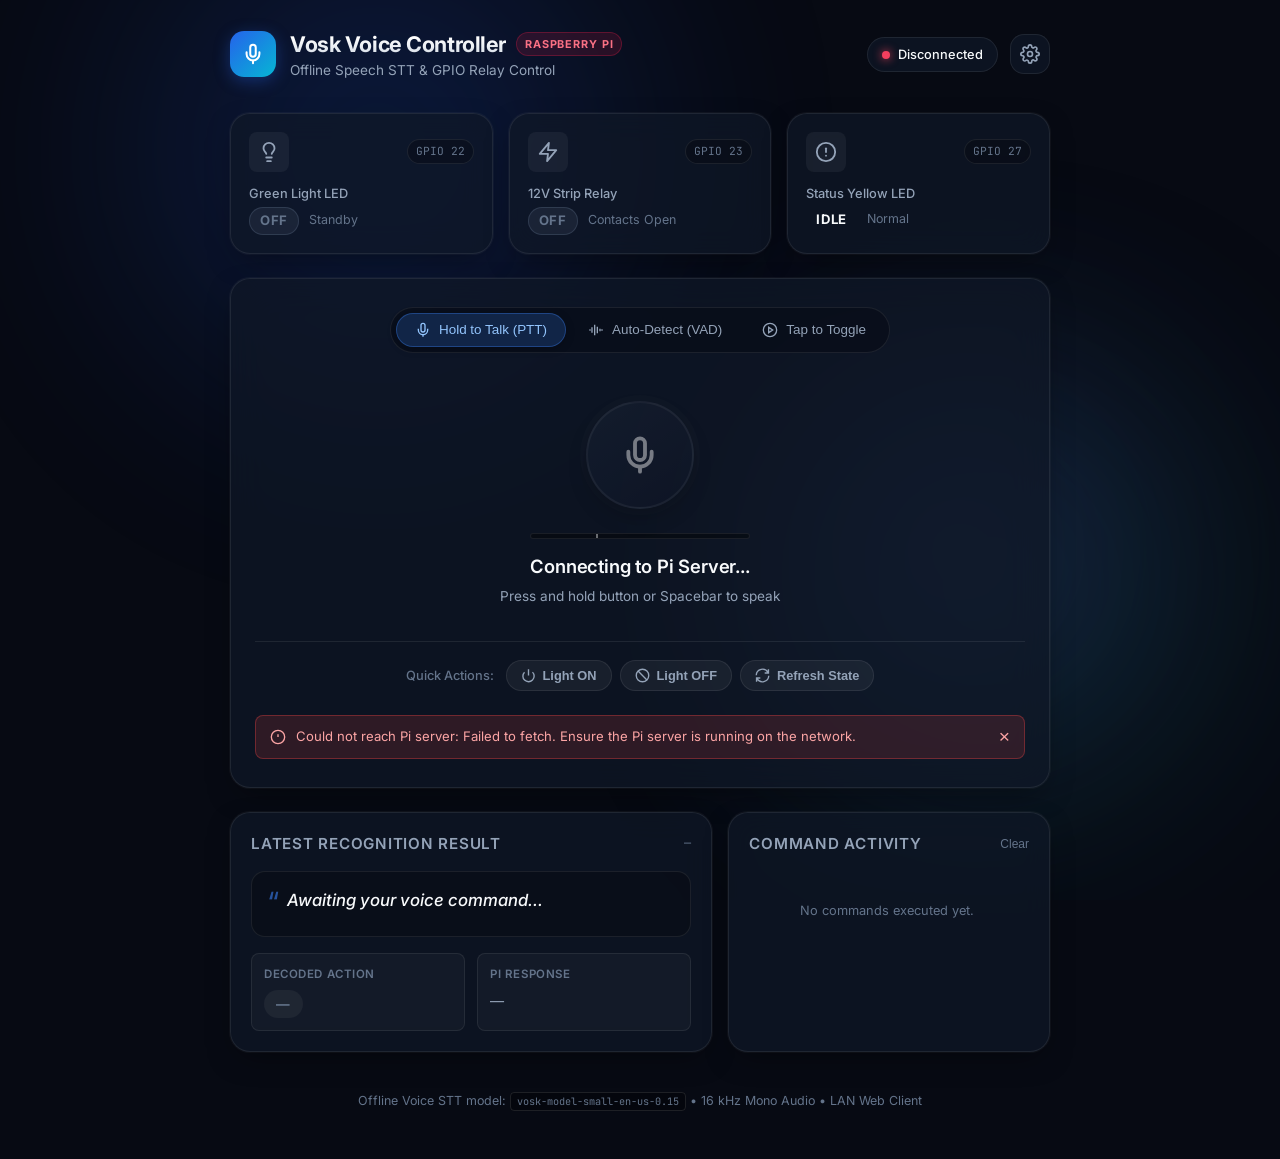
==== web/index.html @ fd3285f0 "Add styles for Vosk Raspberry Pi Voice Controller UI with dark-mode glassmorphism design" ====
<!doctype html>
<html lang="en">
<head>
  <meta charset="utf-8">
  <meta name="viewport" content="width=device-width, initial-scale=1, viewport-fit=cover">
  <meta name="description" content="Raspberry Pi Voice Light Controller - Offline Speech Recognition with Vosk and Local Network Client">
  <meta name="theme-color" content="#090d16">
  <title>Vosk Voice Controller — Raspberry Pi Light & Relay</title>

  <!-- Google Fonts: Inter & JetBrains Mono -->
  <link rel="preconnect" href="https://fonts.googleapis.com">
  <link rel="preconnect" href="https://fonts.gstatic.com" crossorigin>
  <link href="https://fonts.googleapis.com/css2?family=Inter:wght@300;400;500;600;700;800&family=JetBrains+Mono:wght@400;500;600&display=swap" rel="stylesheet">
  
  <link rel="stylesheet" href="styles.css">
</head>
<body>
  <div class="ambient-background" aria-hidden="true">
    <div class="glow-orb orb-1"></div>
    <div class="glow-orb orb-2"></div>
    <div class="glow-orb orb-3"></div>
  </div>

  <div class="app-layout">
    <!-- Top Navigation Header -->
    <header class="app-header">
      <div class="brand">
        <div class="brand-icon">
          <svg width="22" height="22" viewBox="0 0 24 24" fill="none" stroke="currentColor" stroke-width="2.2" stroke-linecap="round" stroke-linejoin="round">
            <path d="M12 2a3 3 0 0 0-3 3v7a3 3 0 0 0 6 0V5a3 3 0 0 0-3-3Z"/>
            <path d="M19 10v2a7 7 0 0 1-14 0v-2"/>
            <line x1="12" x2="12" y1="19" y2="22"/>
          </svg>
        </div>
        <div>
          <div class="brand-title-row">
            <h1 class="brand-title">Vosk Voice Controller</h1>
            <span class="badge badge-pi">Raspberry Pi</span>
          </div>
          <p class="brand-subtitle">Offline Speech STT &amp; GPIO Relay Control</p>
        </div>
      </div>

      <div class="header-actions">
        <!-- Live Connection Status Pill -->
        <div id="connection-pill" class="connection-pill disconnected" title="Click to view connection settings">
          <span class="status-dot"></span>
          <span id="connection-label" class="pill-text">Connecting...</span>
          <span id="latency-tag" class="latency-tag hidden">0ms</span>
        </div>

        <button id="toggle-settings-btn" class="icon-btn" aria-label="Settings" title="Network & Audio Settings">
          <svg width="20" height="20" viewBox="0 0 24 24" fill="none" stroke="currentColor" stroke-width="2" stroke-linecap="round" stroke-linejoin="round">
            <circle cx="12" cy="12" r="3"/>
            <path d="M19.4 15a1.65 1.65 0 0 0 .33 1.82l.06.06a2 2 0 0 1 0 2.83 2 2 0 0 1-2.83 0l-.06-.06a1.65 1.65 0 0 0-1.82-.33 1.65 1.65 0 0 0-1 1.51V21a2 2 0 0 1-2 2 2 2 0 0 1-2-2v-.09A1.65 1.65 0 0 0 9 19.4a1.65 1.65 0 0 0-1.82.33l-.06.06a2 2 0 0 1-2.83 0 2 2 0 0 1 0-2.83l.06-.06a1.65 1.65 0 0 0 .33-1.82 1.65 1.65 0 0 0-1.51-1H3a2 2 0 0 1-2-2 2 2 0 0 1 2-2h.09A1.65 1.65 0 0 0 4.6 9a1.65 1.65 0 0 0-.33-1.82l-.06-.06a2 2 0 0 1 0-2.83 2 2 0 0 1 2.83 0l.06.06a1.65 1.65 0 0 0 1.82.33H9a1.65 1.65 0 0 0 1-1.51V3a2 2 0 0 1 2-2 2 2 0 0 1 2 2v.09a1.65 1.65 0 0 0 1 1.51 1.65 1.65 0 0 0 1.82-.33l.06-.06a2 2 0 0 1 2.83 0 2 2 0 0 1 0 2.83l-.06.06a1.65 1.65 0 0 0-.33 1.82V9a1.65 1.65 0 0 0 1.51 1H21a2 2 0 0 1 2 2 2 2 0 0 1-2 2h-.09a1.65 1.65 0 0 0-1.51 1z"/>
          </svg>
        </button>
      </div>
    </header>

    <!-- Collapsible Settings & Network Panel -->
    <section id="settings-panel" class="settings-card hidden" aria-label="Settings configuration">
      <div class="settings-header">
        <h2>Network &amp; Audio Configuration</h2>
        <button id="close-settings-btn" class="close-btn" aria-label="Close settings">&times;</button>
      </div>

      <div class="settings-grid">
        <div class="setting-item">
          <label for="server-url">Target Pi Server URL</label>
          <div class="input-with-button">
            <input id="server-url" type="url" value="http://raspberrypi.local:8765" placeholder="http://192.168.1.50:8765" autocomplete="off" spellcheck="false">
            <button id="connect-button" class="btn btn-secondary">Connect</button>
          </div>
          <p class="field-hint">Direct Pi address or use built-in laptop proxy (<span class="code-tag">/api</span>).</p>
        </div>

        <div class="setting-item">
          <label for="vad-threshold">Speech Sensitivity</label>
          <div class="slider-row">
            <input id="vad-threshold" type="range" min="0.01" max="0.10" step="0.005" value="0.03">
            <span id="vad-threshold-val" class="slider-val">0.03</span>
          </div>
          <p class="field-hint">Lower values detect quiet voices; higher values filter background noise.</p>
        </div>

        <div class="setting-item">
          <label for="silence-delay">Silence Trigger Delay (seconds)</label>
          <div class="slider-row">
            <input id="silence-delay" type="range" min="0.5" max="2.0" step="0.1" value="0.8">
            <span id="silence-delay-val" class="slider-val">0.8s</span>
          </div>
          <p class="field-hint">Duration of pause after speaking before auto-sending audio.</p>
        </div>

        <div class="setting-item toggle-item">
          <div>
            <strong>Continuous Listening Mode</strong>
            <p class="field-hint">Automatically resume listening after command completes.</p>
          </div>
          <label class="switch">
            <input id="continuous-toggle" type="checkbox">
            <span class="slider round"></span>
          </label>
        </div>
      </div>

      <div class="settings-footer">
        <div class="info-pill">
          <svg width="14" height="14" viewBox="0 0 24 24" fill="none" stroke="currentColor" stroke-width="2"><circle cx="12" cy="12" r="10"/><path d="M12 16v-4"/><path d="M12 8h.01"/></svg>
          Audio format: 16 kHz Mono 16-bit PCM WAV (Vosk specification compliant)
        </div>
      </div>
    </section>

    <!-- Insecure Origin Warning Banner (Mobile HTTPS notice) -->
    <div id="secure-context-alert" class="alert-banner warning hidden" role="alert">
      <div class="alert-icon">
        <svg width="20" height="20" viewBox="0 0 24 24" fill="none" stroke="currentColor" stroke-width="2"><path d="m21.73 18-8-14a2 2 0 0 0-3.48 0l-8 14A2 2 0 0 0 4 21h16a2 2 0 0 0 1.73-3Z"/><line x1="12" y1="9" x2="12" y2="13"/><line x1="12" y1="17" x2="12.01" y2="17"/></svg>
      </div>
      <div class="alert-content">
        <strong>Mobile Browser Security Restriction:</strong>
        <p>Browsers require HTTPS to access microphones across local Wi-Fi. Launch the server with <span class="code-tag">python clients/web_server.py --ssl</span> to enable mobile voice input, or use the quick buttons below.</p>
      </div>
    </div>

    <!-- Real-Time Hardware State HUD -->
    <section class="hardware-hud" aria-label="Raspberry Pi Output States">
      <!-- Green LED Card -->
      <div id="card-light" class="hud-card">
        <div class="hud-card-header">
          <div class="hud-icon-wrap light-icon">
            <svg width="22" height="22" viewBox="0 0 24 24" fill="none" stroke="currentColor" stroke-width="2" stroke-linecap="round" stroke-linejoin="round">
              <path d="M15 14c.2-1 .7-1.7 1.5-2.5 1-.9 1.5-2.2 1.5-3.5A6 6 0 0 0 6 8c0 1 .2 2.2 1.5 3.5.7.7 1.3 1.5 1.5 2.5"/>
              <path d="M9 18h6"/>
              <path d="M10 22h4"/>
            </svg>
          </div>
          <span class="hud-pin-badge">GPIO 22</span>
        </div>
        <div class="hud-card-body">
          <span class="hud-label">Green Light LED</span>
          <div class="hud-state-row">
            <span id="light-state-badge" class="state-pill state-off">OFF</span>
            <span id="light-subtext" class="hud-subtext">Standby</span>
          </div>
        </div>
        <div class="hud-glow-indicator light-glow"></div>
      </div>

      <!-- Relay Module Card -->
      <div id="card-relay" class="hud-card">
        <div class="hud-card-header">
          <div class="hud-icon-wrap relay-icon">
            <svg width="22" height="22" viewBox="0 0 24 24" fill="none" stroke="currentColor" stroke-width="2" stroke-linecap="round" stroke-linejoin="round">
              <polygon points="13 2 3 14 12 14 11 22 21 10 12 10 13 2"/>
            </svg>
          </div>
          <span class="hud-pin-badge">GPIO 23</span>
        </div>
        <div class="hud-card-body">
          <span class="hud-label">12V Strip Relay</span>
          <div class="hud-state-row">
            <span id="relay-state-badge" class="state-pill state-off">OFF</span>
            <span id="relay-subtext" class="hud-subtext">Contacts Open</span>
          </div>
        </div>
        <div class="hud-glow-indicator relay-glow"></div>
      </div>

      <!-- Status LED Card -->
      <div id="card-status-led" class="hud-card">
        <div class="hud-card-header">
          <div class="hud-icon-wrap status-icon">
            <svg width="22" height="22" viewBox="0 0 24 24" fill="none" stroke="currentColor" stroke-width="2" stroke-linecap="round" stroke-linejoin="round">
              <circle cx="12" cy="12" r="10"/>
              <line x1="12" y1="8" x2="12" y2="12"/>
              <line x1="12" y1="16" x2="12.01" y2="16"/>
            </svg>
          </div>
          <span class="hud-pin-badge">GPIO 27</span>
        </div>
        <div class="hud-card-body">
          <span class="hud-label">Status Yellow LED</span>
          <div class="hud-state-row">
            <span id="status-led-badge" class="state-pill state-idle">IDLE</span>
            <span id="status-led-subtext" class="hud-subtext">Normal</span>
          </div>
        </div>
        <div class="hud-glow-indicator status-glow"></div>
      </div>
    </section>

    <!-- Main Voice Execution Console -->
    <main class="voice-console-card">
      <!-- Mode Selection Tabs -->
      <div class="mode-tabs" role="tablist" aria-label="Voice Execution Mode">
        <button id="mode-ptt" class="mode-tab active" role="tab" aria-selected="true" data-mode="ptt">
          <svg width="16" height="16" viewBox="0 0 24 24" fill="none" stroke="currentColor" stroke-width="2"><path d="M12 2a3 3 0 0 0-3 3v7a3 3 0 0 0 6 0V5a3 3 0 0 0-3-3Z"/><path d="M19 10v2a7 7 0 0 1-14 0v-2"/><line x1="12" x2="12" y1="19" y2="22"/></svg>
          <span>Hold to Talk (PTT)</span>
        </button>
        <button id="mode-vad" class="mode-tab" role="tab" aria-selected="false" data-mode="vad">
          <svg width="16" height="16" viewBox="0 0 24 24" fill="none" stroke="currentColor" stroke-width="2"><path d="M2 12h2"/><path d="M6 8v8"/><path d="M10 4v16"/><path d="M14 7v10"/><path d="M18 10v4"/><path d="M22 12h-2"/></svg>
          <span>Auto-Detect (VAD)</span>
        </button>
        <button id="mode-toggle" class="mode-tab" role="tab" aria-selected="false" data-mode="toggle">
          <svg width="16" height="16" viewBox="0 0 24 24" fill="none" stroke="currentColor" stroke-width="2"><circle cx="12" cy="12" r="10"/><polygon points="10 8 16 12 10 16 10 8"/></svg>
          <span>Tap to Toggle</span>
        </button>
      </div>

      <!-- Center Audio Visualizer & Action Ring -->
      <div class="voice-hero-container">
        <!-- Live Audio Waveform Canvas Visualizer -->
        <canvas id="audio-visualizer" class="audio-visualizer" width="480" height="220" aria-hidden="true"></canvas>

        <!-- Center Microphone Action Button -->
        <div class="mic-button-wrapper">
          <div id="mic-pulse-ring" class="pulse-ring" aria-hidden="true"></div>
          <div id="mic-pulse-ring-outer" class="pulse-ring outer" aria-hidden="true"></div>

          <button id="mic-button" class="mic-button" aria-label="Microphone Voice Control" disabled>
            <div class="mic-icon-container">
              <!-- Default Mic Icon -->
              <svg id="svg-mic" class="mic-svg" width="40" height="40" viewBox="0 0 24 24" fill="none" stroke="currentColor" stroke-width="2.3" stroke-linecap="round" stroke-linejoin="round">
                <path d="M12 2a3 3 0 0 0-3 3v7a3 3 0 0 0 6 0V5a3 3 0 0 0-3-3Z"/>
                <path d="M19 10v2a7 7 0 0 1-14 0v-2"/>
                <line x1="12" x2="12" y1="19" y2="22"/>
              </svg>
              <!-- Animated Soundwave Icon (Hidden by default) -->
              <svg id="svg-recording" class="mic-svg hidden" width="40" height="40" viewBox="0 0 24 24" fill="none" stroke="currentColor" stroke-width="2.5" stroke-linecap="round" stroke-linejoin="round">
                <line x1="12" y1="2" x2="12" y2="22"/>
                <line x1="8" y1="6" x2="8" y2="18"/>
                <line x1="16" y1="6" x2="16" y2="18"/>
                <line x1="4" y1="10" x2="4" y2="14"/>
                <line x1="20" y1="10" x2="20" y2="14"/>
              </svg>
              <!-- Spinner Icon (Processing state) -->
              <svg id="svg-spinner" class="mic-svg hidden spin" width="38" height="38" viewBox="0 0 24 24" fill="none" stroke="currentColor" stroke-width="2.5">
                <path d="M21 12a9 9 0 1 1-6.219-8.56"/>
              </svg>
            </div>
          </button>
        </div>

        <!-- Real-Time Voice Activity & Audio Meter -->
        <div class="voice-meter-container">
          <div class="meter-bar-track">
            <div id="meter-level" class="meter-bar-fill"></div>
            <div id="meter-threshold-marker" class="meter-threshold-marker" title="Speech Threshold"></div>
          </div>
        </div>

        <!-- Dynamic Feedback Status & Timer -->
        <div class="voice-status-block">
          <p id="voice-status-title" class="status-title">Connecting to Pi Server...</p>
          <p id="voice-status-hint" class="status-hint">Press and hold button or Spacebar to speak</p>
          <div id="record-timer-badge" class="timer-badge hidden">
            <span class="recording-red-dot"></span>
            <span id="record-duration">0.0s</span>
          </div>
        </div>
      </div>

      <!-- Quick Action Commands Bar -->
      <div class="quick-actions-bar">
        <span class="quick-label">Quick Actions:</span>
        <div class="quick-buttons">
          <button id="quick-on-btn" class="quick-btn on-btn" title="Send 'Turn On' command">
            <svg width="15" height="15" viewBox="0 0 24 24" fill="none" stroke="currentColor" stroke-width="2.2"><path d="M12 2v10"/><path d="M18.4 6.6a9 9 0 1 1-12.77.04"/></svg>
            <span>Light ON</span>
          </button>
          <button id="quick-off-btn" class="quick-btn off-btn" title="Send 'Turn Off' command">
            <svg width="15" height="15" viewBox="0 0 24 24" fill="none" stroke="currentColor" stroke-width="2.2"><circle cx="12" cy="12" r="10"/><line x1="4.93" y1="4.93" x2="19.07" y2="19.07"/></svg>
            <span>Light OFF</span>
          </button>
          <button id="quick-sync-btn" class="quick-btn sync-btn" title="Query current Pi hardware state">
            <svg width="15" height="15" viewBox="0 0 24 24" fill="none" stroke="currentColor" stroke-width="2.2"><path d="M21.5 2v6h-6M2.5 22v-6h6M2 11.5a10 10 0 0 1 18.8-4.3M22 12.5a10 10 0 0 1-18.8 4.3"/></svg>
            <span>Refresh State</span>
          </button>
        </div>
      </div>

      <!-- Error / Notification Banner -->
      <div id="error-banner" class="error-banner hidden" role="alert">
        <svg width="16" height="16" viewBox="0 0 24 24" fill="none" stroke="currentColor" stroke-width="2"><circle cx="12" cy="12" r="10"/><line x1="12" y1="8" x2="12" y2="12"/><line x1="12" y1="16" x2="12.01" y2="16"/></svg>
        <span id="error-message-text"></span>
        <button id="dismiss-error-btn" class="dismiss-btn" aria-label="Dismiss">&times;</button>
      </div>
    </main>

    <!-- Recognition Result & History Panel -->
    <section class="results-layout">
      <!-- Latest Result Card -->
      <div class="result-card">
        <div class="result-card-header">
          <h2>Latest Recognition Result</h2>
          <span id="execution-time-tag" class="time-tag">—</span>
        </div>

        <div class="transcript-display">
          <span class="quote-symbol">“</span>
          <p id="transcript-text" class="transcript-text">Awaiting your voice command...</p>
        </div>

        <div class="result-details-grid">
          <div class="detail-box">
            <span class="detail-label">Decoded Action</span>
            <div id="command-badge" class="action-badge badge-neutral">—</div>
          </div>
          <div class="detail-box">
            <span class="detail-label">Pi Response</span>
            <p id="response-text" class="detail-value">—</p>
          </div>
        </div>
      </div>

      <!-- Recent Command History Feed -->
      <div class="history-card">
        <div class="history-card-header">
          <h2>Command Activity</h2>
          <button id="clear-history-btn" class="text-btn">Clear</button>
        </div>
        <ul id="history-list" class="history-list">
          <li class="history-empty">No commands executed yet.</li>
        </ul>
      </div>
    </section>

    <!-- Bottom Footer -->
    <footer class="app-footer">
      <p>Offline Voice STT model: <span class="code-tag">vosk-model-small-en-us-0.15</span> &bull; 16 kHz Mono Audio &bull; LAN Web Client</p>
    </footer>
  </div>

  <script src="app.js"></script>
</body>
</html>
---- web/styles.css ----
/* ==========================================================================
   Vosk Raspberry Pi Voice Controller — Design System & Stylesheet
   Modern, Dark-Mode Glassmorphism UI with Dynamic Hardware States
   ========================================================================== */

:root {
  --font-sans: 'Inter', -apple-system, BlinkMacSystemFont, 'Segoe UI', Roboto, sans-serif;
  --font-mono: 'JetBrains Mono', monospace;

  /* Color Palette */
  --bg-dark: #070a13;
  --bg-surface: rgba(16, 24, 40, 0.72);
  --bg-surface-hover: rgba(23, 35, 59, 0.85);
  --bg-card: rgba(18, 28, 48, 0.65);
  --border-subtle: rgba(255, 255, 255, 0.08);
  --border-highlight: rgba(255, 255, 255, 0.16);

  /* Primary Brand & Accents */
  --primary: #3b82f6;
  --primary-glow: rgba(59, 130, 246, 0.35);
  --accent-cyan: #06b6d4;
  --accent-cyan-glow: rgba(6, 182, 212, 0.4);

  /* Hardware States */
  --green-on: #10b981;
  --green-glow: rgba(16, 185, 129, 0.45);
  --cyan-on: #38bdf8;
  --cyan-glow: rgba(56, 189, 248, 0.45);
  --yellow-alert: #f59e0b;
  --yellow-glow: rgba(245, 158, 11, 0.45);
  --red-recording: #ef4444;
  --red-glow: rgba(239, 68, 68, 0.5);

  /* Neutral Text */
  --text-primary: #f8fafc;
  --text-secondary: #94a3b8;
  --text-muted: #64748b;
  --text-dim: #475569;

  /* Radius & Shadows */
  --radius-sm: 8px;
  --radius-md: 14px;
  --radius-lg: 20px;
  --radius-full: 9999px;
  --shadow-card: 0 10px 30px -10px rgba(0, 0, 0, 0.5), 0 0 1px 1px rgba(255, 255, 255, 0.05);
  --shadow-glow: 0 0 35px var(--primary-glow);
}

*, *::before, *::after {
  box-sizing: border-box;
  margin: 0;
  padding: 0;
}

body {
  font-family: var(--font-sans);
  background-color: var(--bg-dark);
  color: var(--text-primary);
  min-height: 100vh;
  line-height: 1.5;
  overflow-x: hidden;
  position: relative;
  -webkit-font-smoothing: antialiased;
  -moz-osx-font-smoothing: grayscale;
}

/* Ambient Background Glow */
.ambient-background {
  position: fixed;
  inset: 0;
  pointer-events: none;
  z-index: 0;
  overflow: hidden;
}

.glow-orb {
  position: absolute;
  border-radius: 50%;
  filter: blur(120px);
  opacity: 0.18;
  animation: floatOrb 20s infinite alternate ease-in-out;
}

.orb-1 {
  width: 500px;
  height: 500px;
  background: radial-gradient(circle, #2563eb, #1d4ed8);
  top: -100px;
  left: 10%;
}

.orb-2 {
  width: 450px;
  height: 450px;
  background: radial-gradient(circle, #059669, #047857);
  bottom: 10%;
  right: 5%;
  animation-duration: 25s;
}

.orb-3 {
  width: 380px;
  height: 380px;
  background: radial-gradient(circle, #7c3aed, #4338ca);
  top: 40%;
  left: 60%;
  animation-duration: 18s;
}

@keyframes floatOrb {
  0% { transform: translate(0, 0) scale(1); }
  50% { transform: translate(40px, 30px) scale(1.1); }
  100% { transform: translate(-30px, -40px) scale(0.95); }
}

/* Application Layout */
.app-layout {
  position: relative;
  z-index: 1;
  max-width: 860px;
  margin: 0 auto;
  padding: 28px 20px 48px;
  display: flex;
  flex-direction: column;
  gap: 24px;
}

/* Top App Header */
.app-header {
  display: flex;
  align-items: center;
  justify-content: space-between;
  flex-wrap: wrap;
  gap: 16px;
  padding-bottom: 8px;
}

.brand {
  display: flex;
  align-items: center;
  gap: 14px;
}

.brand-icon {
  width: 46px;
  height: 46px;
  border-radius: var(--radius-md);
  background: linear-gradient(135deg, #2563eb, #06b6d4);
  display: flex;
  align-items: center;
  justify-content: center;
  color: #fff;
  box-shadow: 0 4px 16px rgba(37, 99, 235, 0.35);
}

.brand-title-row {
  display: flex;
  align-items: center;
  gap: 10px;
}

.brand-title {
  font-size: 1.35rem;
  font-weight: 700;
  letter-spacing: -0.02em;
  background: linear-gradient(180deg, #ffffff 30%, #cbd5e1 100%);
  -webkit-background-clip: text;
  -webkit-text-fill-color: transparent;
}

.badge-pi {
  font-size: 0.68rem;
  text-transform: uppercase;
  font-weight: 700;
  letter-spacing: 0.08em;
  padding: 3px 8px;
  border-radius: var(--radius-full);
  background: rgba(225, 29, 72, 0.15);
  color: #fb7185;
  border: 1px solid rgba(225, 29, 72, 0.3);
}

.brand-subtitle {
  font-size: 0.85rem;
  color: var(--text-secondary);
}

.header-actions {
  display: flex;
  align-items: center;
  gap: 12px;
}

/* Connection Status Pill */
.connection-pill {
  display: inline-flex;
  align-items: center;
  gap: 8px;
  padding: 7px 14px;
  background: var(--bg-surface);
  backdrop-filter: blur(12px);
  -webkit-backdrop-filter: blur(12px);
  border: 1px solid var(--border-subtle);
  border-radius: var(--radius-full);
  font-size: 0.8rem;
  font-weight: 500;
  cursor: pointer;
  transition: all 0.2s ease;
}

.connection-pill:hover {
  background: var(--bg-surface-hover);
  border-color: var(--border-highlight);
}

.status-dot {
  width: 8px;
  height: 8px;
  border-radius: 50%;
  background-color: var(--text-muted);
  transition: all 0.3s ease;
}

.connection-pill.connected .status-dot {
  background-color: var(--green-on);
  box-shadow: 0 0 10px var(--green-on);
}

.connection-pill.disconnected .status-dot {
  background-color: #f43f5e;
  box-shadow: 0 0 10px #f43f5e;
}

.connection-pill.connecting .status-dot {
  background-color: var(--yellow-alert);
  box-shadow: 0 0 10px var(--yellow-alert);
  animation: pulseDot 1s infinite alternate;
}

@keyframes pulseDot {
  from { opacity: 0.4; }
  to { opacity: 1; }
}

.latency-tag {
  font-family: var(--font-mono);
  font-size: 0.72rem;
  color: var(--text-muted);
  padding: 2px 6px;
  border-radius: 4px;
  background: rgba(0, 0, 0, 0.25);
}

.icon-btn {
  background: var(--bg-surface);
  backdrop-filter: blur(12px);
  border: 1px solid var(--border-subtle);
  color: var(--text-secondary);
  border-radius: var(--radius-md);
  width: 40px;
  height: 40px;
  display: flex;
  align-items: center;
  justify-content: center;
  cursor: pointer;
  transition: all 0.2s ease;
}

.icon-btn:hover {
  background: var(--bg-surface-hover);
  color: var(--text-primary);
  border-color: var(--border-highlight);
}

/* Collapsible Settings Panel */
.settings-card {
  background: var(--bg-surface);
  backdrop-filter: blur(16px);
  -webkit-backdrop-filter: blur(16px);
  border: 1px solid var(--border-highlight);
  border-radius: var(--radius-lg);
  padding: 24px;
  box-shadow: var(--shadow-card);
  animation: slideDown 0.25s ease-out;
}

@keyframes slideDown {
  from { opacity: 0; transform: translateY(-10px); }
  to { opacity: 1; transform: translateY(0); }
}

.settings-header {
  display: flex;
  justify-content: space-between;
  align-items: center;
  margin-bottom: 20px;
}

.settings-header h2 {
  font-size: 1.05rem;
  font-weight: 600;
}

.close-btn {
  background: transparent;
  border: none;
  color: var(--text-muted);
  font-size: 1.5rem;
  cursor: pointer;
  line-height: 1;
}

.close-btn:hover { color: var(--text-primary); }

.settings-grid {
  display: grid;
  grid-template-columns: 1fr 1fr;
  gap: 18px;
}

.setting-item {
  display: flex;
  flex-direction: column;
  gap: 8px;
}

.setting-item label {
  font-size: 0.82rem;
  font-weight: 500;
  color: var(--text-secondary);
}

.input-with-button {
  display: flex;
  gap: 8px;
}

.input-with-button input {
  flex: 1;
}

input[type="url"], input[type="text"] {
  background: rgba(8, 12, 22, 0.7);
  border: 1px solid var(--border-subtle);
  border-radius: var(--radius-sm);
  padding: 10px 14px;
  color: var(--text-primary);
  font-family: var(--font-mono);
  font-size: 0.85rem;
  outline: none;
  transition: border-color 0.2s;
}

input[type="url"]:focus, input[type="text"]:focus {
  border-color: var(--primary);
  box-shadow: 0 0 0 2px rgba(59, 130, 246, 0.2);
}

.btn {
  padding: 10px 18px;
  border-radius: var(--radius-sm);
  font-size: 0.85rem;
  font-weight: 600;
  border: none;
  cursor: pointer;
  transition: all 0.2s;
}

.btn-secondary {
  background: rgba(59, 130, 246, 0.15);
  color: #60a5fa;
  border: 1px solid rgba(59, 130, 246, 0.3);
}

.btn-secondary:hover {
  background: rgba(59, 130, 246, 0.25);
}

.slider-row {
  display: flex;
  align-items: center;
  gap: 12px;
}

input[type="range"] {
  flex: 1;
  accent-color: var(--primary);
}

.slider-val {
  font-family: var(--font-mono);
  font-size: 0.85rem;
  color: var(--accent-cyan);
  min-width: 44px;
}

.field-hint {
  font-size: 0.75rem;
  color: var(--text-muted);
}

.toggle-item {
  grid-column: span 2;
  flex-direction: row;
  justify-content: space-between;
  align-items: center;
  padding: 12px 14px;
  background: rgba(0, 0, 0, 0.2);
  border-radius: var(--radius-sm);
  border: 1px solid var(--border-subtle);
}

.switch {
  position: relative;
  display: inline-block;
  width: 44px;
  height: 24px;
}

.switch input { opacity: 0; width: 0; height: 0; }

.slider.round {
  position: absolute;
  cursor: pointer;
  inset: 0;
  background-color: var(--text-dim);
  transition: .3s;
  border-radius: 24px;
}

.slider.round:before {
  position: absolute;
  content: "";
  height: 18px;
  width: 18px;
  left: 3px;
  bottom: 3px;
  background-color: white;
  transition: .3s;
  border-radius: 50%;
}

input:checked + .slider.round {
  background-color: var(--primary);
}

input:checked + .slider.round:before {
  transform: translateX(20px);
}

.settings-footer {
  margin-top: 18px;
  padding-top: 14px;
  border-top: 1px solid var(--border-subtle);
}

.info-pill {
  display: flex;
  align-items: center;
  gap: 8px;
  font-size: 0.76rem;
  color: var(--text-muted);
}

/* Alert Banner */
.alert-banner {
  display: flex;
  align-items: flex-start;
  gap: 14px;
  padding: 14px 18px;
  border-radius: var(--radius-md);
  font-size: 0.85rem;
  backdrop-filter: blur(12px);
}

.alert-banner.warning {
  background: rgba(245, 158, 11, 0.1);
  border: 1px solid rgba(245, 158, 11, 0.3);
  color: #fde68a;
}

.alert-banner.warning .alert-icon {
  color: var(--yellow-alert);
}

.alert-content p {
  margin-top: 4px;
  color: #fcd34d;
  font-size: 0.8rem;
}

.code-tag {
  font-family: var(--font-mono);
  background: rgba(0, 0, 0, 0.3);
  padding: 2px 6px;
  border-radius: 4px;
  border: 1px solid rgba(255, 255, 255, 0.1);
  font-size: 0.82em;
}

/* Real-Time Hardware State HUD */
.hardware-hud {
  display: grid;
  grid-template-columns: repeat(3, 1fr);
  gap: 16px;
}

.hud-card {
  position: relative;
  background: var(--bg-surface);
  backdrop-filter: blur(14px);
  -webkit-backdrop-filter: blur(14px);
  border: 1px solid var(--border-subtle);
  border-radius: var(--radius-lg);
  padding: 18px;
  display: flex;
  flex-direction: column;
  gap: 12px;
  box-shadow: var(--shadow-card);
  overflow: hidden;
  transition: all 0.3s ease;
}

.hud-card-header {
  display: flex;
  justify-content: space-between;
  align-items: center;
}

.hud-icon-wrap {
  width: 40px;
  height: 40px;
  border-radius: var(--radius-sm);
  display: flex;
  align-items: center;
  justify-content: center;
  background: rgba(255, 255, 255, 0.05);
  color: var(--text-secondary);
  transition: all 0.3s ease;
}

.hud-pin-badge {
  font-family: var(--font-mono);
  font-size: 0.7rem;
  color: var(--text-muted);
  background: rgba(0, 0, 0, 0.25);
  padding: 3px 8px;
  border-radius: var(--radius-full);
  border: 1px solid var(--border-subtle);
}

.hud-card-body {
  display: flex;
  flex-direction: column;
  gap: 4px;
}

.hud-label {
  font-size: 0.8rem;
  color: var(--text-secondary);
  font-weight: 500;
}

.hud-state-row {
  display: flex;
  align-items: center;
  gap: 10px;
}

.state-pill {
  font-size: 0.82rem;
  font-weight: 700;
  letter-spacing: 0.05em;
  padding: 3px 10px;
  border-radius: var(--radius-full);
  transition: all 0.3s ease;
}

.state-off {
  background: rgba(100, 116, 139, 0.15);
  color: var(--text-muted);
  border: 1px solid rgba(100, 116, 139, 0.3);
}

.state-on {
  background: rgba(16, 185, 129, 0.2);
  color: #34d399;
  border: 1px solid rgba(16, 185, 129, 0.5);
  box-shadow: 0 0 12px rgba(16, 185, 129, 0.3);
}

.state-relay-on {
  background: rgba(56, 189, 248, 0.2);
  color: #38bdf8;
  border: 1px solid rgba(56, 189, 248, 0.5);
  box-shadow: 0 0 12px rgba(56, 189, 248, 0.3);
}

.state-alert {
  background: rgba(245, 158, 11, 0.2);
  color: #fbbf24;
  border: 1px solid rgba(245, 158, 11, 0.5);
  box-shadow: 0 0 12px rgba(245, 158, 11, 0.3);
}

.hud-subtext {
  font-size: 0.78rem;
  color: var(--text-muted);
}

/* Glowing Accent Bars */
.hud-glow-indicator {
  position: absolute;
  bottom: 0;
  left: 0;
  right: 0;
  height: 3px;
  opacity: 0;
  transition: opacity 0.3s ease;
}

.hud-card.active-light {
  border-color: rgba(16, 185, 129, 0.4);
}
.hud-card.active-light .light-icon {
  background: rgba(16, 185, 129, 0.25);
  color: #34d399;
  box-shadow: 0 0 16px rgba(16, 185, 129, 0.4);
}
.hud-card.active-light .light-glow {
  background: linear-gradient(90deg, transparent, var(--green-on), transparent);
  opacity: 1;
}

.hud-card.active-relay {
  border-color: rgba(56, 189, 248, 0.4);
}
.hud-card.active-relay .relay-icon {
  background: rgba(56, 189, 248, 0.25);
  color: #38bdf8;
  box-shadow: 0 0 16px rgba(56, 189, 248, 0.4);
}
.hud-card.active-relay .relay-glow {
  background: linear-gradient(90deg, transparent, var(--accent-cyan), transparent);
  opacity: 1;
}

.hud-card.active-status {
  border-color: rgba(245, 158, 11, 0.4);
}
.hud-card.active-status .status-icon {
  background: rgba(245, 158, 11, 0.25);
  color: #fbbf24;
  box-shadow: 0 0 16px rgba(245, 158, 11, 0.4);
}
.hud-card.active-status .status-glow {
  background: linear-gradient(90deg, transparent, var(--yellow-alert), transparent);
  opacity: 1;
}

/* Main Voice Console */
.voice-console-card {
  background: var(--bg-surface);
  backdrop-filter: blur(18px);
  -webkit-backdrop-filter: blur(18px);
  border: 1px solid var(--border-subtle);
  border-radius: var(--radius-lg);
  padding: 28px 24px;
  box-shadow: var(--shadow-card);
  display: flex;
  flex-direction: column;
  gap: 24px;
  position: relative;
  overflow: hidden;
}

/* Mode Selection Tabs */
.mode-tabs {
  display: flex;
  background: rgba(8, 12, 22, 0.6);
  padding: 5px;
  border-radius: var(--radius-full);
  border: 1px solid var(--border-subtle);
  gap: 4px;
  align-self: center;
  max-width: 100%;
}

.mode-tab {
  display: flex;
  align-items: center;
  gap: 8px;
  padding: 8px 18px;
  background: transparent;
  border: none;
  border-radius: var(--radius-full);
  color: var(--text-secondary);
  font-size: 0.84rem;
  font-weight: 500;
  cursor: pointer;
  transition: all 0.2s ease;
  white-space: nowrap;
}

.mode-tab:hover {
  color: var(--text-primary);
}

.mode-tab.active {
  background: rgba(59, 130, 246, 0.2);
  color: #93c5fd;
  border: 1px solid rgba(59, 130, 246, 0.35);
  box-shadow: 0 2px 8px rgba(0, 0, 0, 0.25);
}

/* Voice Hero Container */
.voice-hero-container {
  display: flex;
  flex-direction: column;
  align-items: center;
  justify-content: center;
  position: relative;
  padding: 24px 0 10px;
}

.audio-visualizer {
  position: absolute;
  top: 50%;
  left: 50%;
  transform: translate(-50%, -50%);
  width: 100%;
  max-width: 520px;
  height: 220px;
  pointer-events: none;
  opacity: 0.75;
  z-index: 0;
}

/* Centerpiece Microphone Button */
.mic-button-wrapper {
  position: relative;
  z-index: 2;
  margin-bottom: 24px;
}

.pulse-ring {
  position: absolute;
  inset: -14px;
  border-radius: 50%;
  background: radial-gradient(circle, var(--primary-glow) 0%, transparent 70%);
  opacity: 0;
  transition: all 0.3s ease;
  pointer-events: none;
}

.pulse-ring.outer {
  inset: -28px;
  opacity: 0;
}

.voice-console-card.recording .pulse-ring {
  opacity: 1;
  background: radial-gradient(circle, var(--red-glow) 0%, transparent 70%);
  animation: rippleRing 1.5s infinite ease-out;
}

.voice-console-card.recording .pulse-ring.outer {
  opacity: 1;
  animation: rippleRing 1.5s infinite 0.4s ease-out;
}

.voice-console-card.listening .pulse-ring {
  opacity: 1;
  background: radial-gradient(circle, var(--accent-cyan-glow) 0%, transparent 70%);
  animation: breathingGlow 2s infinite ease-in-out;
}

@keyframes rippleRing {
  0% { transform: scale(0.9); opacity: 0.8; }
  100% { transform: scale(1.4); opacity: 0; }
}

@keyframes breathingGlow {
  0%, 100% { transform: scale(0.98); opacity: 0.4; }
  50% { transform: scale(1.1); opacity: 0.8; }
}

.mic-button {
  width: 108px;
  height: 108px;
  border-radius: 50%;
  background: linear-gradient(145deg, #1e293b, #0f172a);
  border: 2px solid rgba(255, 255, 255, 0.12);
  display: flex;
  align-items: center;
  justify-content: center;
  cursor: pointer;
  outline: none;
  box-shadow: 0 10px 25px -5px rgba(0, 0, 0, 0.6), 0 0 0 6px rgba(255, 255, 255, 0.03);
  transition: all 0.25s cubic-bezier(0.175, 0.885, 0.32, 1.275);
  user-select: none;
  -webkit-user-select: none;
  touch-action: manipulation;
}

.mic-button:hover:not(:disabled) {
  transform: scale(1.05);
  border-color: rgba(59, 130, 246, 0.6);
  box-shadow: 0 14px 30px -5px rgba(37, 99, 235, 0.35), 0 0 0 8px rgba(59, 130, 246, 0.1);
}

.mic-button:active:not(:disabled), .mic-button.is-held {
  transform: scale(0.96);
}

.mic-button:disabled {
  opacity: 0.45;
  cursor: not-allowed;
}

.mic-icon-container {
  color: var(--text-primary);
  display: flex;
  align-items: center;
  justify-content: center;
  transition: all 0.25s ease;
}

/* Button States */
.voice-console-card.recording .mic-button {
  background: linear-gradient(145deg, #dc2626, #991b1b);
  border-color: #f87171;
  box-shadow: 0 0 35px var(--red-glow), 0 0 0 6px rgba(239, 68, 68, 0.2);
}

.voice-console-card.listening .mic-button {
  background: linear-gradient(145deg, #0284c7, #0369a1);
  border-color: #38bdf8;
  box-shadow: 0 0 30px var(--accent-cyan-glow), 0 0 0 6px rgba(6, 182, 212, 0.2);
}

.voice-console-card.processing .mic-button {
  background: linear-gradient(145deg, #334155, #1e293b);
  border-color: #64748b;
}

.spin {
  animation: spinAround 1s linear infinite;
}

@keyframes spinAround {
  from { transform: rotate(0deg); }
  to { transform: rotate(360deg); }
}

/* Voice Volume Level Meter */
.voice-meter-container {
  width: 220px;
  margin-bottom: 14px;
}

.meter-bar-track {
  width: 100%;
  height: 6px;
  background: rgba(0, 0, 0, 0.4);
  border-radius: var(--radius-full);
  position: relative;
  overflow: hidden;
  border: 1px solid var(--border-subtle);
}

.meter-bar-fill {
  height: 100%;
  width: 0%;
  background: linear-gradient(90deg, #38bdf8, #10b981 70%, #ef4444 95%);
  border-radius: var(--radius-full);
  transition: width 0.05s linear;
}

.meter-threshold-marker {
  position: absolute;
  top: 0;
  bottom: 0;
  left: 30%; /* Dynamic based on VAD threshold */
  width: 2px;
  background-color: rgba(255, 255, 255, 0.4);
}

/* Voice Status Block */
.voice-status-block {
  text-align: center;
  display: flex;
  flex-direction: column;
  align-items: center;
  gap: 6px;
}

.status-title {
  font-size: 1.15rem;
  font-weight: 600;
  letter-spacing: -0.01em;
}

.status-hint {
  font-size: 0.85rem;
  color: var(--text-secondary);
}

.timer-badge {
  display: inline-flex;
  align-items: center;
  gap: 6px;
  padding: 4px 10px;
  background: rgba(239, 68, 68, 0.15);
  border: 1px solid rgba(239, 68, 68, 0.3);
  border-radius: var(--radius-full);
  font-family: var(--font-mono);
  font-size: 0.78rem;
  color: #fca5a5;
  margin-top: 4px;
}

.recording-red-dot {
  width: 7px;
  height: 7px;
  border-radius: 50%;
  background-color: var(--red-recording);
  animation: pulseDot 0.8s infinite alternate;
}

/* Quick Actions Bar */
.quick-actions-bar {
  display: flex;
  align-items: center;
  justify-content: center;
  flex-wrap: wrap;
  gap: 12px;
  padding-top: 18px;
  border-top: 1px solid var(--border-subtle);
}

.quick-label {
  font-size: 0.8rem;
  color: var(--text-muted);
  font-weight: 500;
}

.quick-buttons {
  display: flex;
  gap: 8px;
  flex-wrap: wrap;
}

.quick-btn {
  display: inline-flex;
  align-items: center;
  gap: 7px;
  padding: 7px 14px;
  border-radius: var(--radius-full);
  font-size: 0.8rem;
  font-weight: 600;
  background: rgba(255, 255, 255, 0.05);
  border: 1px solid var(--border-subtle);
  color: var(--text-secondary);
  cursor: pointer;
  transition: all 0.2s ease;
}

.quick-btn:hover {
  background: rgba(255, 255, 255, 0.1);
  color: var(--text-primary);
  border-color: var(--border-highlight);
  transform: translateY(-1px);
}

.quick-btn.on-btn:hover {
  color: #34d399;
  border-color: rgba(16, 185, 129, 0.4);
  background: rgba(16, 185, 129, 0.15);
}

.quick-btn.off-btn:hover {
  color: #fca5a5;
  border-color: rgba(239, 68, 68, 0.4);
  background: rgba(239, 68, 68, 0.15);
}

.quick-btn.sync-btn:hover {
  color: #93c5fd;
  border-color: rgba(59, 130, 246, 0.4);
  background: rgba(59, 130, 246, 0.15);
}

/* Error Banner */
.error-banner {
  display: flex;
  align-items: center;
  gap: 10px;
  padding: 10px 14px;
  background: rgba(239, 68, 68, 0.15);
  border: 1px solid rgba(239, 68, 68, 0.35);
  border-radius: var(--radius-sm);
  color: #fca5a5;
  font-size: 0.82rem;
  animation: fadeIn 0.2s ease;
}

.error-banner .dismiss-btn {
  margin-left: auto;
  background: none;
  border: none;
  color: #fca5a5;
  font-size: 1.2rem;
  cursor: pointer;
}

/* Results & History Layout */
.results-layout {
  display: grid;
  grid-template-columns: 1.2fr 0.8fr;
  gap: 16px;
}

.result-card, .history-card {
  background: var(--bg-surface);
  backdrop-filter: blur(14px);
  -webkit-backdrop-filter: blur(14px);
  border: 1px solid var(--border-subtle);
  border-radius: var(--radius-lg);
  padding: 20px;
  box-shadow: var(--shadow-card);
  display: flex;
  flex-direction: column;
  gap: 16px;
}

.result-card-header, .history-card-header {
  display: flex;
  justify-content: space-between;
  align-items: center;
}

.result-card-header h2, .history-card-header h2 {
  font-size: 0.95rem;
  font-weight: 600;
  color: var(--text-secondary);
  text-transform: uppercase;
  letter-spacing: 0.05em;
}

.time-tag {
  font-family: var(--font-mono);
  font-size: 0.74rem;
  color: var(--text-muted);
}

.transcript-display {
  display: flex;
  align-items: flex-start;
  gap: 8px;
  background: rgba(0, 0, 0, 0.25);
  border: 1px solid var(--border-subtle);
  border-radius: var(--radius-md);
  padding: 16px;
}

.quote-symbol {
  font-size: 2rem;
  line-height: 1;
  color: var(--primary);
  opacity: 0.6;
}

.transcript-text {
  font-size: 1.05rem;
  font-weight: 500;
  color: var(--text-primary);
  font-style: italic;
  word-break: break-word;
}

.result-details-grid {
  display: grid;
  grid-template-columns: 1fr 1fr;
  gap: 12px;
}

.detail-box {
  background: rgba(255, 255, 255, 0.03);
  border: 1px solid var(--border-subtle);
  border-radius: var(--radius-sm);
  padding: 12px;
  display: flex;
  flex-direction: column;
  gap: 6px;
}

.detail-label {
  font-size: 0.72rem;
  text-transform: uppercase;
  font-weight: 600;
  color: var(--text-muted);
  letter-spacing: 0.05em;
}

.action-badge {
  align-self: flex-start;
  padding: 4px 12px;
  border-radius: var(--radius-full);
  font-size: 0.85rem;
  font-weight: 700;
  letter-spacing: 0.06em;
}

.badge-on {
  background: rgba(16, 185, 129, 0.2);
  color: #34d399;
  border: 1px solid rgba(16, 185, 129, 0.4);
}

.badge-off {
  background: rgba(100, 116, 139, 0.2);
  color: #94a3b8;
  border: 1px solid rgba(100, 116, 139, 0.4);
}

.badge-unknown {
  background: rgba(245, 158, 11, 0.2);
  color: #fbbf24;
  border: 1px solid rgba(245, 158, 11, 0.4);
}

.badge-neutral {
  background: rgba(255, 255, 255, 0.05);
  color: var(--text-muted);
}

.detail-value {
  font-size: 0.88rem;
  color: var(--text-secondary);
}

/* History Card */
.history-list {
  list-style: none;
  display: flex;
  flex-direction: column;
  gap: 8px;
  max-height: 200px;
  overflow-y: auto;
  padding-right: 4px;
}

.history-item {
  display: flex;
  justify-content: space-between;
  align-items: center;
  padding: 8px 10px;
  border-radius: var(--radius-sm);
  background: rgba(255, 255, 255, 0.03);
  border: 1px solid var(--border-subtle);
  font-size: 0.8rem;
  transition: background 0.2s;
}

.history-item:hover {
  background: rgba(255, 255, 255, 0.06);
}

.history-item-left {
  display: flex;
  align-items: center;
  gap: 8px;
  overflow: hidden;
}

.history-transcript {
  font-weight: 500;
  white-space: nowrap;
  overflow: hidden;
  text-overflow: ellipsis;
  max-width: 140px;
}

.history-time {
  font-family: var(--font-mono);
  font-size: 0.72rem;
  color: var(--text-muted);
}

.history-empty {
  font-size: 0.8rem;
  color: var(--text-muted);
  text-align: center;
  padding: 30px 0;
}

.text-btn {
  background: none;
  border: none;
  color: var(--text-muted);
  font-size: 0.75rem;
  cursor: pointer;
}

.text-btn:hover { color: var(--text-primary); }

/* Footer */
.app-footer {
  text-align: center;
  padding-top: 16px;
  font-size: 0.78rem;
  color: var(--text-muted);
}

/* Helper Utilities */
.hidden { display: none !important; }

/* Responsive Media Queries */
@media (max-width: 768px) {
  .hardware-hud {
    grid-template-columns: 1fr;
  }

  .results-layout {
    grid-template-columns: 1fr;
  }

  .settings-grid {
    grid-template-columns: 1fr;
  }

  .toggle-item {
    grid-column: span 1;
  }

  .app-layout {
    padding: 16px 12px 36px;
    gap: 18px;
  }

  .voice-console-card {
    padding: 20px 16px;
  }

  .mic-button {
    width: 96px;
    height: 96px;
  }
}

@keyframes fadeIn {
  from { opacity: 0; }
  to { opacity: 1; }
}
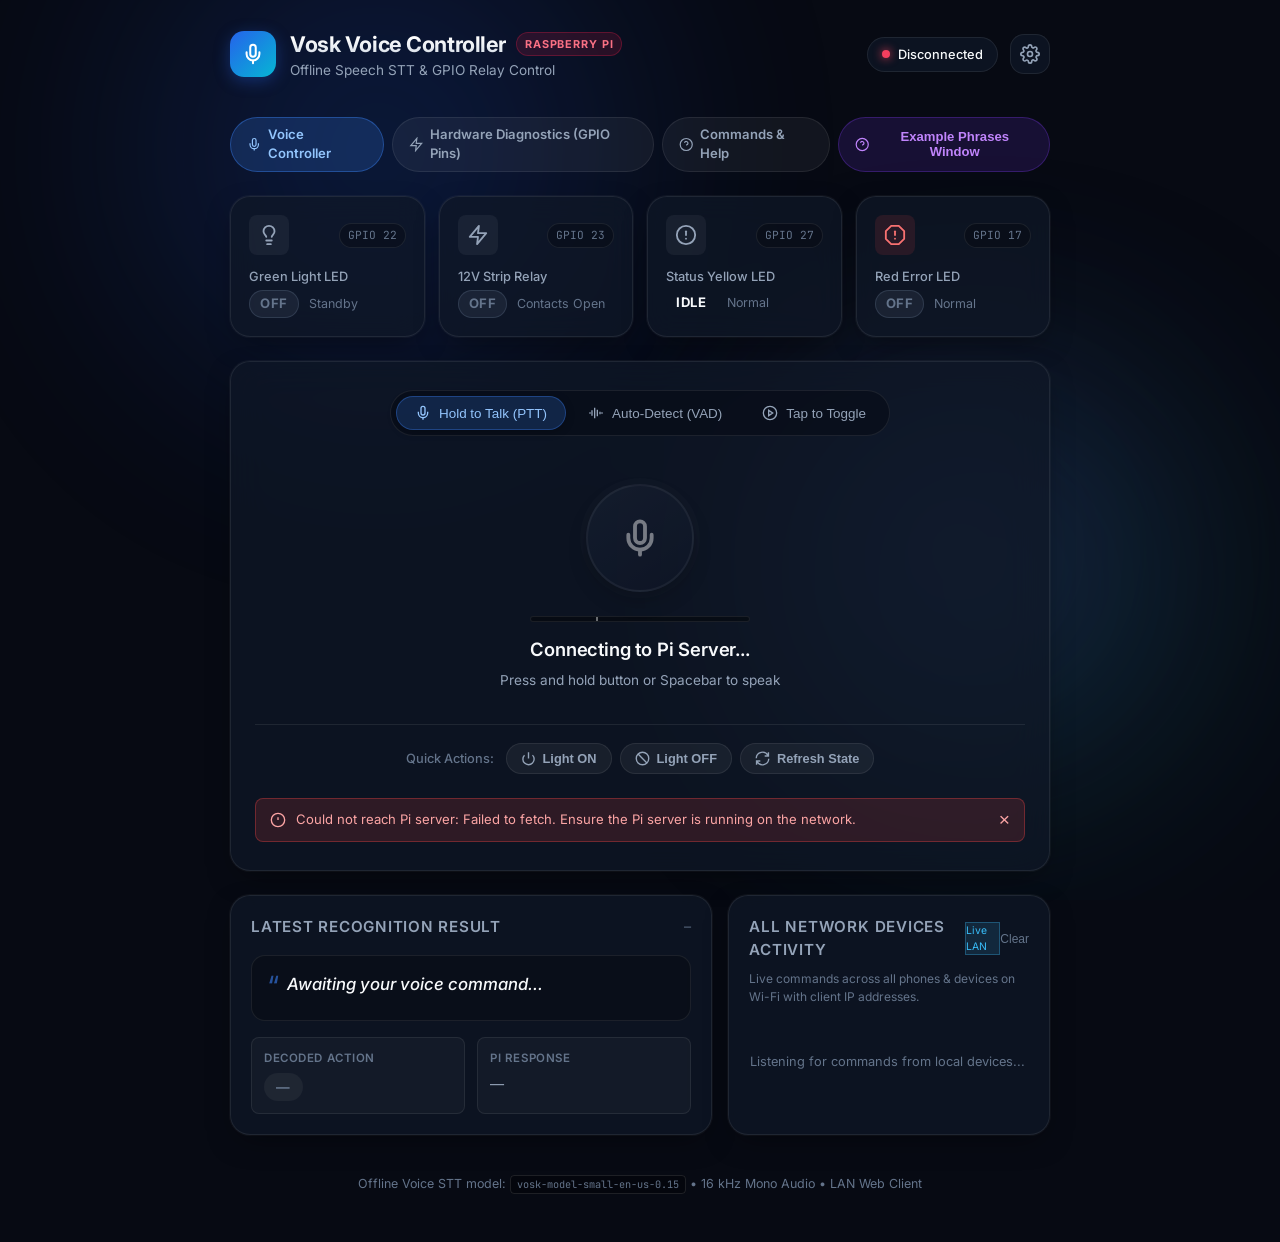
==== commit 5bd8bd6e: "feat: add browser help and interaction test pages Update both web clients with the refreshed interfa" ====
--- a/web/index.html
+++ b/web/index.html
@@ -58,6 +58,26 @@
       </div>
     </header>
 
+    <!-- Navigation between Voice Controller, Diagnostics, and Help -->
+    <nav class="nav-tabs" aria-label="Page Navigation">
+      <a href="index.html" class="nav-tab-link active">
+        <svg width="15" height="15" viewBox="0 0 24 24" fill="none" stroke="currentColor" stroke-width="2"><path d="M12 2a3 3 0 0 0-3 3v7a3 3 0 0 0 6 0V5a3 3 0 0 0-3-3Z"/><path d="M19 10v2a7 7 0 0 1-14 0v-2"/><line x1="12" x2="12" y1="19" y2="22"/></svg>
+        <span>Voice Controller</span>
+      </a>
+      <a href="test.html" class="nav-tab-link">
+        <svg width="15" height="15" viewBox="0 0 24 24" fill="none" stroke="currentColor" stroke-width="2"><polygon points="13 2 3 14 12 14 11 22 21 10 12 10 13 2"/></svg>
+        <span>Hardware Diagnostics (GPIO Pins)</span>
+      </a>
+      <a href="help.html" class="nav-tab-link">
+        <svg width="15" height="15" viewBox="0 0 24 24" fill="none" stroke="currentColor" stroke-width="2"><circle cx="12" cy="12" r="10"/><path d="M9.09 9a3 3 0 0 1 5.83 1c0 2-3 3-3 3"/><line x1="12" y1="17" x2="12.01" y2="17"/></svg>
+        <span>Commands &amp; Help</span>
+      </a>
+      <button id="open-help-modal-btn" class="nav-tab-link" style="background: rgba(124, 58, 237, 0.15); color: #c084fc; border: 1px solid rgba(124, 58, 237, 0.3); cursor: pointer;">
+        <svg width="15" height="15" viewBox="0 0 24 24" fill="none" stroke="currentColor" stroke-width="2"><circle cx="12" cy="12" r="10"/><path d="M9.09 9a3 3 0 0 1 5.83 1c0 2-3 3-3 3"/><line x1="12" y1="17" x2="12.01" y2="17"/></svg>
+        <span>Example Phrases Window</span>
+      </button>
+    </nav>
+
     <!-- Collapsible Settings & Network Panel -->
     <section id="settings-panel" class="settings-card hidden" aria-label="Settings configuration">
       <div class="settings-header">
@@ -188,6 +208,28 @@
           </div>
         </div>
         <div class="hud-glow-indicator status-glow"></div>
+      </div>
+
+      <!-- Red Error LED Card -->
+      <div id="card-red-led" class="hud-card">
+        <div class="hud-card-header">
+          <div class="hud-icon-wrap" style="background: rgba(239, 68, 68, 0.12); color: #f87171;">
+            <svg width="22" height="22" viewBox="0 0 24 24" fill="none" stroke="currentColor" stroke-width="2" stroke-linecap="round" stroke-linejoin="round">
+              <polygon points="7.86 2 16.14 2 22 7.86 22 16.14 16.14 22 7.86 22 2 16.14 2 7.86 7.86 2"/>
+              <line x1="12" y1="8" x2="12" y2="12"/>
+              <line x1="12" y1="16" x2="12.01" y2="16"/>
+            </svg>
+          </div>
+          <span class="hud-pin-badge">GPIO 17</span>
+        </div>
+        <div class="hud-card-body">
+          <span class="hud-label">Red Error LED</span>
+          <div class="hud-state-row">
+            <span id="red-led-badge" class="state-pill state-off">OFF</span>
+            <span id="red-led-subtext" class="hud-subtext">Normal</span>
+          </div>
+        </div>
+        <div class="hud-glow-indicator" style="background: linear-gradient(90deg, transparent, #ef4444, transparent);"></div>
       </div>
     </section>
 
@@ -315,14 +357,20 @@
         </div>
       </div>
 
-      <!-- Recent Command History Feed -->
+      <!-- Multi-Device Command Activity Feed -->
       <div class="history-card">
         <div class="history-card-header">
-          <h2>Command Activity</h2>
+          <div style="display: flex; align-items: center; gap: 8px;">
+            <h2>All Network Devices Activity</h2>
+            <span class="badge" style="background: rgba(56, 189, 248, 0.12); color: #38bdf8; border: 1px solid rgba(56, 189, 248, 0.3); font-size: 0.65rem;">Live LAN</span>
+          </div>
           <button id="clear-history-btn" class="text-btn">Clear</button>
         </div>
+        <p style="font-size: 0.75rem; color: var(--text-muted); margin-top: -8px;">
+          Live commands across all phones &amp; devices on Wi-Fi with client IP addresses.
+        </p>
         <ul id="history-list" class="history-list">
-          <li class="history-empty">No commands executed yet.</li>
+          <li class="history-empty">Listening for commands from local devices...</li>
         </ul>
       </div>
     </section>
@@ -331,6 +379,67 @@
     <footer class="app-footer">
       <p>Offline Voice STT model: <span class="code-tag">vosk-model-small-en-us-0.15</span> &bull; 16 kHz Mono Audio &bull; LAN Web Client</p>
     </footer>
+
+    <!-- Interactive Voice Commands Help Modal Window -->
+    <div id="help-modal" class="modal-overlay hidden" role="dialog" aria-modal="true" aria-labelledby="help-modal-title">
+      <div class="modal-box">
+        <div class="modal-header">
+          <h2 id="help-modal-title">
+            <svg width="22" height="22" viewBox="0 0 24 24" fill="none" stroke="currentColor" stroke-width="2.2"><path d="M12 2a3 3 0 0 0-3 3v7a3 3 0 0 0 6 0V5a3 3 0 0 0-3-3Z"/><path d="M19 10v2a7 7 0 0 1-14 0v-2"/><line x1="12" x2="12" y1="19" y2="22"/></svg>
+            Voice Command Examples
+          </h2>
+          <button id="close-help-modal-btn" class="close-btn" aria-label="Close help window">&times;</button>
+        </div>
+
+        <div class="modal-body">
+          <p style="font-size: 0.82rem; color: var(--text-secondary); line-height: 1.45;">
+            The speech engine understands extensive phrasing aliases and natural variations. Tap any chip below to copy or practice speaking:
+          </p>
+
+          <!-- Turn ON Aliases -->
+          <div class="modal-category">
+            <div class="modal-category-title">
+              <span style="color: #34d399; font-weight: 700;">🟢 "TURN ON" Command Aliases</span>
+              <span class="badge badge-on" style="font-size: 0.65rem;">Action: ON</span>
+            </div>
+            <div class="example-chips-group">
+              <button class="example-chip on-chip" data-phrase="turn on the light">“turn on the light”</button>
+              <button class="example-chip on-chip" data-phrase="lights on">“lights on”</button>
+              <button class="example-chip on-chip" data-phrase="switch on the lights">“switch on the lights”</button>
+              <button class="example-chip on-chip" data-phrase="power on the light">“power on the light”</button>
+              <button class="example-chip on-chip" data-phrase="illuminate">“illuminate”</button>
+              <button class="example-chip on-chip" data-phrase="put on the light">“put on the light”</button>
+              <button class="example-chip on-chip" data-phrase="activate relay">“activate relay”</button>
+              <button class="example-chip on-chip" data-phrase="turn it on please">“turn it on please”</button>
+            </div>
+          </div>
+
+          <!-- Turn OFF Aliases -->
+          <div class="modal-category">
+            <div class="modal-category-title">
+              <span style="color: #f87171; font-weight: 700;">🔴 "TURN OFF" Command Aliases</span>
+              <span class="badge badge-off" style="font-size: 0.65rem;">Action: OFF</span>
+            </div>
+            <div class="example-chips-group">
+              <button class="example-chip off-chip" data-phrase="turn off the light">“turn off the light”</button>
+              <button class="example-chip off-chip" data-phrase="lights off">“lights off”</button>
+              <button class="example-chip off-chip" data-phrase="switch off the light">“switch off the light”</button>
+              <button class="example-chip off-chip" data-phrase="shut off the lights">“shut off the lights”</button>
+              <button class="example-chip off-chip" data-phrase="lights out">“lights out”</button>
+              <button class="example-chip off-chip" data-phrase="power down">“power down”</button>
+              <button class="example-chip off-chip" data-phrase="kill the lights">“kill the lights”</button>
+              <button class="example-chip off-chip" data-phrase="goodnight">“goodnight”</button>
+              <button class="example-chip off-chip" data-phrase="turn it off please">“turn it off please”</button>
+            </div>
+          </div>
+        </div>
+
+        <div class="modal-footer">
+          <span style="font-size: 0.75rem; color: var(--text-muted);">Tip: Hold Spacebar or Mic button to talk.</span>
+          <a href="help.html" class="nav-tab-link" style="font-size: 0.78rem; padding: 5px 12px;">Open Full Guide &rarr;</a>
+        </div>
+      </div>
+    </div>
   </div>
 
   <script src="app.js"></script>
--- a/web/styles.css
+++ b/web/styles.css
@@ -498,11 +498,66 @@
   font-size: 0.82em;
 }
 
-/* Real-Time Hardware State HUD */
+/* Navigation Tabs */
+.nav-tabs {
+  display: flex;
+  gap: 8px;
+  margin-top: 4px;
+}
+.nav-tab-link {
+  display: inline-flex;
+  align-items: center;
+  gap: 7px;
+  padding: 7px 16px;
+  border-radius: var(--radius-full);
+  background: rgba(255, 255, 255, 0.05);
+  border: 1px solid var(--border-subtle);
+  color: var(--text-secondary);
+  text-decoration: none;
+  font-size: 0.82rem;
+  font-weight: 600;
+  transition: all 0.2s ease;
+}
+.nav-tab-link:hover {
+  background: rgba(255, 255, 255, 0.1);
+  color: var(--text-primary);
+}
+.nav-tab-link.active {
+  background: rgba(59, 130, 246, 0.2);
+  border-color: rgba(59, 130, 246, 0.4);
+  color: #93c5fd;
+}
+
+/* Multi-Device IP and Type Badges */
+.ip-badge {
+  font-family: var(--font-mono);
+  font-size: 0.72rem;
+  color: #38bdf8;
+  background: rgba(56, 189, 248, 0.12);
+  border: 1px solid rgba(56, 189, 248, 0.3);
+  padding: 2px 7px;
+  border-radius: 4px;
+  display: inline-flex;
+  align-items: center;
+  gap: 4px;
+}
+.type-badge {
+  font-size: 0.65rem;
+  text-transform: uppercase;
+  font-weight: 700;
+  letter-spacing: 0.05em;
+  padding: 2px 6px;
+  border-radius: 4px;
+}
+.type-voice { background: rgba(147, 51, 234, 0.2); color: #c084fc; border: 1px solid rgba(147, 51, 234, 0.3); }
+.type-gpio { background: rgba(16, 185, 129, 0.2); color: #34d399; border: 1px solid rgba(16, 185, 129, 0.3); }
+.type-test { background: rgba(245, 158, 11, 0.2); color: #fbbf24; border: 1px solid rgba(245, 158, 11, 0.3); }
+
+/* Real-Time Hardware State HUD (4 Channels) */
 .hardware-hud {
   display: grid;
-  grid-template-columns: repeat(3, 1fr);
-  gap: 16px;
+  grid-template-columns: repeat(4, 1fr);
+  gap: 14px;
 }
 
 .hud-card {
@@ -1216,11 +1271,19 @@
 /* Helper Utilities */
 .hidden { display: none !important; }
 
-/* Responsive Media Queries */
-@media (max-width: 768px) {
+@media (max-width: 860px) {
+  .hardware-hud {
+    grid-template-columns: repeat(2, 1fr);
+  }
+}
+
+@media (max-width: 540px) {
   .hardware-hud {
     grid-template-columns: 1fr;
   }
+}
+
+@media (max-width: 768px) {
 
   .results-layout {
     grid-template-columns: 1fr;
@@ -1249,6 +1312,121 @@
   }
 }
 
+/* Help Window / Modal */
+.modal-overlay {
+  position: fixed;
+  inset: 0;
+  background: rgba(4, 7, 16, 0.78);
+  backdrop-filter: blur(14px);
+  -webkit-backdrop-filter: blur(14px);
+  z-index: 100;
+  display: flex;
+  align-items: center;
+  justify-content: center;
+  padding: 16px;
+  animation: fadeIn 0.2s ease;
+}
+
+.modal-box {
+  background: var(--bg-surface);
+  border: 1px solid var(--border-highlight);
+  border-radius: var(--radius-lg);
+  box-shadow: 0 20px 50px rgba(0, 0, 0, 0.7);
+  width: 100%;
+  max-width: 580px;
+  max-height: 90vh;
+  overflow-y: auto;
+  display: flex;
+  flex-direction: column;
+  gap: 18px;
+  padding: 24px;
+  animation: slideDown 0.25s ease-out;
+}
+
+.modal-header {
+  display: flex;
+  align-items: center;
+  justify-content: space-between;
+  border-bottom: 1px solid var(--border-subtle);
+  padding-bottom: 12px;
+}
+
+.modal-header h2 {
+  font-size: 1.15rem;
+  font-weight: 700;
+  display: flex;
+  align-items: center;
+  gap: 8px;
+}
+
+.modal-body {
+  display: flex;
+  flex-direction: column;
+  gap: 16px;
+}
+
+.modal-category {
+  display: flex;
+  flex-direction: column;
+  gap: 8px;
+}
+
+.modal-category-title {
+  font-size: 0.85rem;
+  font-weight: 600;
+  color: var(--text-secondary);
+  display: flex;
+  align-items: center;
+  justify-content: space-between;
+}
+
+.example-chips-group {
+  display: flex;
+  flex-wrap: wrap;
+  gap: 8px;
+}
+
+.example-chip {
+  display: inline-flex;
+  align-items: center;
+  gap: 6px;
+  padding: 6px 12px;
+  background: rgba(255, 255, 255, 0.05);
+  border: 1px solid var(--border-subtle);
+  border-radius: var(--radius-full);
+  font-family: var(--font-mono);
+  font-size: 0.8rem;
+  color: var(--text-primary);
+  cursor: pointer;
+  transition: all 0.2s;
+}
+
+.example-chip:hover {
+  background: rgba(255, 255, 255, 0.12);
+  border-color: var(--border-highlight);
+  transform: translateY(-1px);
+}
+
+.example-chip.on-chip:hover {
+  background: rgba(16, 185, 129, 0.18);
+  border-color: rgba(16, 185, 129, 0.4);
+  color: #34d399;
+}
+
+.example-chip.off-chip:hover {
+  background: rgba(239, 68, 68, 0.18);
+  border-color: rgba(239, 68, 68, 0.4);
+  color: #fca5a5;
+}
+
+.modal-footer {
+  display: flex;
+  align-items: center;
+  justify-content: space-between;
+  border-top: 1px solid var(--border-subtle);
+  padding-top: 14px;
+}
+
 @keyframes fadeIn {
   from { opacity: 0; }
   to { opacity: 1; }
